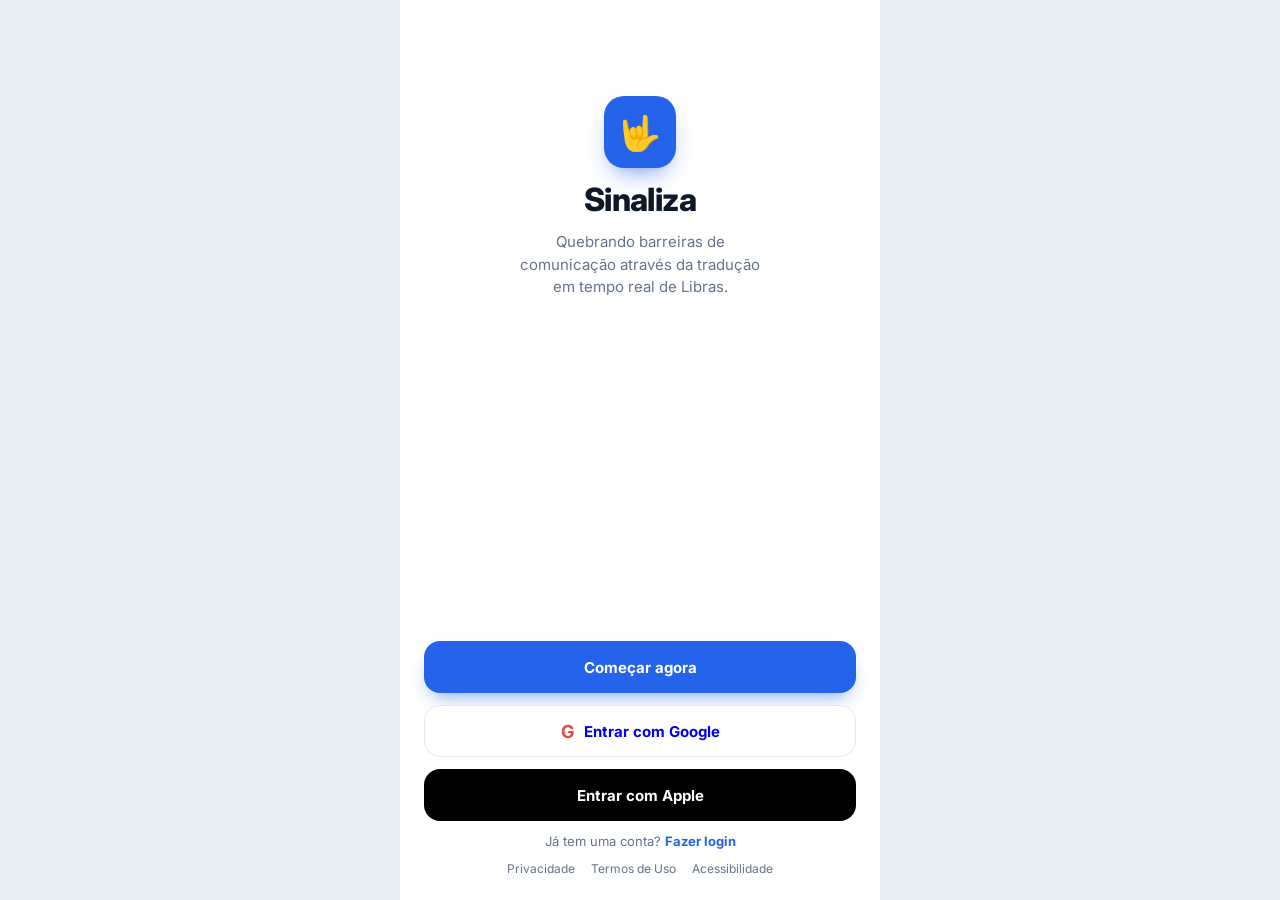
==== frontend/index.html @ 5b76fa1f "first commit" ====
<!DOCTYPE html>
<html lang="pt-BR"><head><meta charset="utf-8"><meta name="viewport" content="width=device-width,initial-scale=1,viewport-fit=cover"><meta name="theme-color" content="#2563eb"><title>Sinaliza — Boas-vindas</title>
<link rel="preconnect" href="https://fonts.googleapis.com"><link href="https://fonts.googleapis.com/css2?family=Inter:wght@400;500;600;700;800&display=swap" rel="stylesheet"><link rel="stylesheet" href="css/style.css"></head>
<body data-page="index">
<main class="app main welcome">
<div class="hero"><div class="logo">🤟</div><h1>Sinaliza</h1><p>Quebrando barreiras de comunicação através da tradução em tempo real de Libras.</p></div>
<div class="stack">
<button class="btn pri" data-login>Começar agora</button>
<a class="btn out" href="google.html"><b class="g">G</b>Entrar com Google</a>
<a class="btn blk" href="apple.html">Entrar com Apple</a>
<p class="sm mute c">Já tem uma conta? <a class="link" href="login.html">Fazer login</a></p>
<nav class="foot"><a href="#" data-toast="Em breve">Privacidade</a><a href="#" data-toast="Em breve">Termos de Uso</a><a href="#" data-toast="Em breve">Acessibilidade</a></nav></div>
</main><div id="toast" role="status"></div><script src="js/dom.js"></script><script src="js/icons.js"></script><script src="js/storage.js"></script><script src="js/api.js"></script><script src="js/session.js"></script><script src="js/history.js"></script><script src="js/nav.js"></script><script src="js/recognizer.js"></script><script src="js/avatar.js"></script><script src="js/pages.js"></script><script src="js/app.js"></script></body></html>
---- frontend/css/style.css ----
:root{--blue:#2563eb;--ink:#0f172a;--mute:#64748b;--line:#e2e8f0;--soft:#f8fafc;--tint:#dbeafe;--amber:#f59e0b;--red:#ef4444;--green:#22c55e}
*{box-sizing:border-box}html,body{margin:0;min-height:100%}
body{font-family:Inter,system-ui,sans-serif;color:var(--ink);background:#e8ecf3;-webkit-font-smoothing:antialiased}
button,input{font:inherit;color:inherit}button{border:0;background:none;cursor:pointer;padding:0}
:focus-visible{outline:2px solid var(--blue);outline-offset:2px}[hidden]{display:none!important}
p{margin:0}h1{font-size:32px;font-weight:800;margin:0;letter-spacing:-.02em}h2{font-size:26px;font-weight:800;margin:0;letter-spacing:-.02em}
.app{max-width:480px;height:100dvh;margin:0 auto;background:#fff;display:flex;flex-direction:column;position:relative;overflow:hidden;padding-top:env(safe-area-inset-top)}
.main{flex:1;padding:20px;display:flex;flex-direction:column;overflow-y:auto;gap:12px}
.ic{display:inline-grid;place-items:center;width:22px;height:22px;flex:none}.ic svg{width:100%;height:100%}
.mute{color:var(--mute)}.sm{font-size:13px}.c{text-align:center}
/* botões */
.btn{height:52px;border-radius:16px;font-weight:700;font-size:15px;display:flex;align-items:center;justify-content:center;gap:10px;text-decoration:none;width:100%}
.pri{background:var(--blue);color:#fff;box-shadow:0 10px 20px -8px rgba(37,99,235,.6)}
.out{background:#fff;border:1px solid var(--line)}.blk{background:#000;color:#fff}.g{color:var(--red);font-size:18px}
.link{color:var(--blue);font-weight:700;text-decoration:none}
.back{width:40px;height:40px;border-radius:50%;background:var(--soft);display:grid;place-items:center;color:var(--ink)}
/* boas-vindas */
.welcome{justify-content:space-between;padding:56px 24px 24px}
.hero{display:flex;flex-direction:column;align-items:center;text-align:center;gap:12px;margin-top:40px}
.hero p{max-width:260px;line-height:1.5;color:var(--mute);font-size:15px}
.logo{width:72px;height:72px;border-radius:20px;background:var(--blue);display:grid;place-items:center;font-size:34px;box-shadow:0 12px 24px -10px rgba(37,99,235,.7)}
.logo.s{width:32px;height:32px;border-radius:9px;font-size:16px;box-shadow:none}
.stack{display:flex;flex-direction:column;gap:12px}
.foot{display:flex;justify-content:center;gap:16px;font-size:12px;color:var(--mute)}.foot a{color:inherit;text-decoration:none}
/* login */
.form h2{margin:24px 0 0}.lbl{display:flex;justify-content:space-between;font-size:12px;font-weight:700;color:var(--mute);letter-spacing:.06em;margin-top:12px}
.inp{display:flex;align-items:center;gap:10px;height:52px;border:1px solid var(--line);border-radius:16px;padding:0 14px;color:var(--mute)}
.inp:focus-within{border-color:var(--blue)}.inp input{flex:1;border:0;outline:0;background:none;min-width:0;color:var(--ink)}
.err{color:var(--red);font-size:13px;min-height:1.2em}
/* google */
.scrim{max-width:none;min-height:100dvh;display:grid;place-items:center;padding:20px;background:#9ca3af}
.gcard{background:#fff;border-radius:28px;padding:28px;width:100%;max-width:380px;display:flex;flex-direction:column;gap:12px;box-shadow:0 30px 60px -20px rgba(0,0,0,.4)}
.gcirc{width:56px;height:56px;border-radius:50%;background:var(--soft);display:grid;place-items:center;margin:0 auto;color:var(--red);font-weight:800;font-size:24px}
.acc{display:flex;align-items:center;gap:12px;padding:12px;border:2px solid var(--line);border-radius:16px;font-weight:700;font-size:14px;width:100%;text-align:left}
.acc small{display:block;color:var(--mute);font-weight:500;font-size:12px}.acc.on{border-color:var(--tint);background:var(--soft)}
.ava{width:40px;height:40px;border-radius:50%;background:linear-gradient(135deg,#f472b6,#f59e0b 55%,#2563eb);display:grid;place-items:center;color:#fff;font-size:13px;font-weight:800;flex:none}
.chk{margin-left:auto;width:20px;height:20px;border-radius:50%;background:var(--blue);color:#fff;display:grid;place-items:center}.chk .ic{width:12px;height:12px}
/* permissão */
.perm{padding:20px 24px;text-align:center;align-items:center}
.steps{display:flex;gap:6px;width:100%}.steps i{flex:1;height:4px;border-radius:2px;background:var(--tint)}.steps i:first-child{background:var(--blue)}
.camc{width:112px;height:112px;border-radius:50%;background:#eff6ff;display:grid;place-items:center;color:var(--blue);margin:56px 0 12px;position:relative}.camc .ic{width:44px;height:44px}
.camc b{position:absolute;right:2px;bottom:8px;width:30px;height:30px;border-radius:50%;background:var(--amber);color:#fff;display:grid;place-items:center}
.perm p{color:var(--mute);line-height:1.6;font-size:14px}
.dlg{width:100%;text-align:left;background:#fff;border-radius:20px;padding:16px;box-shadow:0 8px 30px -8px rgba(15,23,42,.25);margin-top:auto}
.dlg .row{display:flex;gap:12px;font-size:12px;color:var(--mute)}.dlg b{display:block;color:var(--ink);font-size:14px}
.dlg .btns{display:flex;gap:10px;margin-top:14px}.dlg .btn{height:44px;font-size:14px}.dlg .out{background:var(--soft);border:0;color:var(--mute)}
.skip{font-size:13px;font-weight:700;letter-spacing:.06em;color:var(--blue);margin:16px 0 24px;text-decoration:none}
/* tradutor */
.top{display:flex;align-items:center;gap:10px;padding:12px 16px;border-bottom:1px solid var(--line)}.top b{font-size:17px;flex:1}
.top .ava{width:34px;height:34px;font-size:11px}.top button{color:var(--mute)}
.main.tr{padding:12px;gap:12px}.main.flip{flex-direction:column-reverse}
.card{position:relative;border-radius:24px;overflow:hidden;flex:1;min-height:210px;color:#fff;background:linear-gradient(160deg,#475569,#1e293b)}
.card video{position:absolute;inset:0;width:100%;height:100%;object-fit:cover;transform:scaleX(-1)}
.chip{position:absolute;top:12px;left:12px;z-index:2;font-size:10px;font-weight:700;letter-spacing:.06em;padding:5px 10px;border-radius:99px;background:var(--red)}.chip.b{background:var(--blue)}
.hands{position:absolute;inset:0;display:grid;place-items:center;font-size:72px;opacity:.85}
.trans{position:absolute;left:12px;right:12px;bottom:12px;z-index:2;background:rgba(255,255,255,.95);color:var(--ink);border-radius:16px;padding:10px 14px;border-left:3px solid var(--blue);font-size:14px;font-weight:700;line-height:1.35}
.trans small{display:block;color:var(--mute);font-size:10px;letter-spacing:.06em;margin-bottom:2px}
.dark{background:linear-gradient(160deg,#1e293b,#0f172a)}
.face3d{position:absolute;top:8px;left:8px;right:8px;bottom:60px}
.face3d canvas{width:100%!important;height:100%!important;display:block}
.out-t{position:absolute;left:12px;right:12px;bottom:56px;text-align:center;font-size:13px;color:#cbd5e1;max-height:40px;overflow:hidden}
.play{position:absolute;left:50%;bottom:12px;transform:translateX(-50%);background:var(--blue);color:#fff;font-size:11px;font-weight:800;letter-spacing:.06em;border-radius:99px;padding:9px 16px;display:flex;gap:6px;align-items:center;white-space:nowrap}.play .ic{width:12px;height:12px}
.bar{display:flex;align-items:center;gap:8px;padding:8px 12px;border-top:1px solid var(--line)}
.mic{width:42px;height:42px;border-radius:50%;background:var(--soft);display:grid;place-items:center;color:var(--mute)}.mic.on{background:var(--red);color:#fff}
.txt{flex:1;height:44px;border-radius:99px;background:var(--soft);display:flex;align-items:center;padding:0 6px 0 16px}
.txt input{flex:1;border:0;outline:0;background:none;min-width:0;font-size:14px}
.send{width:32px;height:32px;border-radius:50%;background:var(--blue);color:#fff;display:grid;place-items:center}.send .ic{width:15px;height:15px}
.swap{width:44px;height:44px;border-radius:50%;background:var(--amber);color:#fff;display:grid;place-items:center;box-shadow:0 6px 14px -4px rgba(245,158,11,.7)}
/* abas */
.tabs{display:flex;justify-content:space-around;padding:10px 6px calc(10px + env(safe-area-inset-bottom));background:#fff;border-top:1px solid var(--line);position:relative}
.tab{display:flex;flex-direction:column;align-items:center;gap:3px;font-size:11px;font-weight:600;color:var(--mute);text-decoration:none;width:72px}.tab.on{color:var(--blue)}
.tab:nth-child(3){margin-right:34px}.tab:nth-child(4){margin-left:34px}
.fab{position:absolute;left:50%;top:-24px;transform:translateX(-50%);width:52px;height:52px;border-radius:50%;background:var(--blue);color:#fff;display:grid;place-items:center;border:4px solid #fff;box-shadow:0 8px 18px -4px rgba(37,99,235,.6)}
/* histórico */
.hd{display:flex;justify-content:space-between;align-items:center}.hd button{color:var(--mute)}
.search{display:flex;align-items:center;gap:10px;height:46px;border-radius:14px;background:var(--soft);padding:0 14px;color:var(--mute)}
.search input{flex:1;border:0;outline:0;background:none;font-size:14px;color:var(--ink)}
.pills{display:flex;gap:8px;overflow-x:auto;flex:none;padding-bottom:2px}
.pill{white-space:nowrap;font-size:13px;font-weight:600;padding:8px 16px;border-radius:99px;border:1px solid var(--line);color:var(--mute)}.pill.on{background:var(--blue);border-color:var(--blue);color:#fff}
.day{font-size:11px;letter-spacing:.1em;color:var(--mute);font-weight:700;margin-top:8px}
.item{display:flex;gap:12px;background:var(--soft);border-radius:18px;padding:14px}
.item .ic-b{width:38px;height:38px;border-radius:12px;background:var(--tint);color:var(--blue);display:grid;place-items:center;flex:none}
.item small{display:flex;justify-content:space-between;font-size:10px;font-weight:700;color:var(--blue);letter-spacing:.06em}.item small em{font-style:normal;color:var(--mute);font-weight:500}
.item p{margin-top:4px;font-size:14px;font-weight:600;line-height:1.4}.item .star{color:#cbd5e1;align-self:flex-start}.item .star.on{color:var(--amber)}.item .star.on svg{fill:currentColor}
.empty{text-align:center;color:var(--mute);margin-top:60px;font-size:14px}
/* perfil */
.phead{height:150px;background:linear-gradient(#2563eb,#1d4ed8);display:flex;justify-content:space-between;padding:16px;flex:none}.phead .back{background:rgba(255,255,255,.2);color:#fff}
.pad{padding:0 16px 16px;overflow-y:auto;flex:1;display:flex;flex-direction:column;gap:12px}
.pcard{background:#fff;border-radius:24px;margin-top:-70px;padding:0 16px 18px;text-align:center;box-shadow:0 12px 30px -12px rgba(15,23,42,.3);flex:none}
.pcard .ava{width:76px;height:76px;font-size:24px;margin:-38px auto 10px;border:4px solid #fff;position:relative}
.pcard .ava::after{content:"";position:absolute;right:0;bottom:2px;width:16px;height:16px;border-radius:50%;background:var(--green);border:3px solid #fff}
.pcard h2{font-size:20px}.stats{display:flex;justify-content:space-around;margin-top:16px;border-top:1px solid var(--line);padding-top:14px}
.stats b{display:block;font-size:20px}.stats span{font-size:10px;color:var(--mute);letter-spacing:.06em}
.sec{display:flex;justify-content:space-between;font-size:12px;font-weight:800;letter-spacing:.06em;margin-top:8px}
.com{display:grid;grid-template-columns:1fr 1fr;gap:12px}
.com button{background:#fff;border:1px solid var(--line);border-radius:18px;padding:14px;text-align:left;font-weight:700;font-size:14px;display:flex;flex-direction:column;gap:8px}
.com small{color:var(--mute);font-weight:500;font-size:11px}.com .ic-b,.set .ic-b{width:38px;height:38px;border-radius:12px;display:grid;place-items:center;background:#fef3c7;color:#d97706}.com button+button .ic-b{background:var(--tint);color:var(--blue)}
.set{display:flex;align-items:center;gap:12px;background:#fff;border:1px solid var(--line);border-radius:18px;padding:12px 14px;font-weight:700;font-size:14px;text-align:left;width:100%}
.set .ic-b{background:var(--soft);color:var(--mute)}.set small{display:block;color:var(--mute);font-weight:500;font-size:12px}.set>.ic:last-child{margin-left:auto;color:#cbd5e1}
.exit{color:var(--red);font-weight:700;font-size:14px;display:flex;gap:8px;justify-content:center;align-items:center;padding:8px}
#toast{position:fixed;bottom:calc(90px + env(safe-area-inset-bottom));left:50%;transform:translateX(-50%);background:var(--ink);color:#fff;padding:10px 16px;border-radius:99px;font-size:13px;opacity:0;pointer-events:none;transition:opacity .2s;z-index:9}#toast.on{opacity:1}
.sw{appearance:none;margin-left:auto;flex:none;width:44px;height:26px;border-radius:99px;background:#cbd5e1;position:relative;cursor:pointer;transition:background .2s}
.sw::after{content:"";position:absolute;top:3px;left:3px;width:20px;height:20px;border-radius:50%;background:#fff;transition:transform .2s}
.sw:checked{background:var(--green)}.sw:checked::after{transform:translateX(18px)}
@media (prefers-reduced-motion:reduce){.sw,.sw::after{transition:none}}
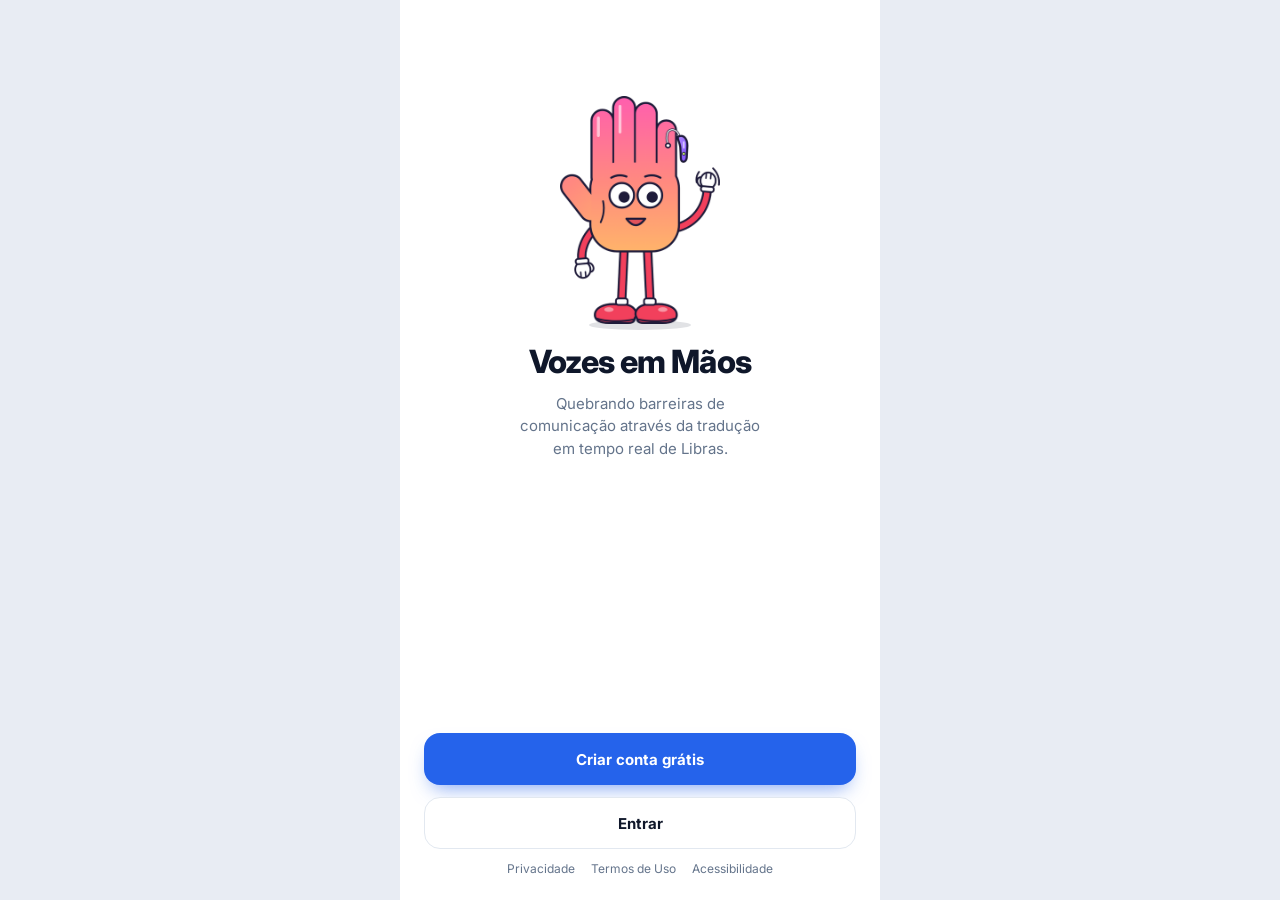
==== commit 19565e2c: "Atualiza projeto: comunidades, perfil, gravação de sinais, PWA e novo modelo - Backend: rotas de com" ====
--- a/frontend/index.html
+++ b/frontend/index.html
@@ -1,13 +1,11 @@
 <!DOCTYPE html>
-<html lang="pt-BR"><head><meta charset="utf-8"><meta name="viewport" content="width=device-width,initial-scale=1,viewport-fit=cover"><meta name="theme-color" content="#2563eb"><title>Sinaliza — Boas-vindas</title>
+<html lang="pt-BR"><head><meta charset="utf-8"><meta name="viewport" content="width=device-width,initial-scale=1,viewport-fit=cover"><meta name="theme-color" content="#2563eb"><link rel="manifest" href="manifest.json"><meta name="mobile-web-app-capable" content="yes"><meta name="apple-mobile-web-app-capable" content="yes"><meta name="apple-mobile-web-app-title" content="Vozes em Mãos"><title>Vozes em Mãos — Boas-vindas</title><link rel="icon" type="image/png" href="img/icone-192.png"><link rel="apple-touch-icon" href="img/icone-apple.png">
 <link rel="preconnect" href="https://fonts.googleapis.com"><link href="https://fonts.googleapis.com/css2?family=Inter:wght@400;500;600;700;800&display=swap" rel="stylesheet"><link rel="stylesheet" href="css/style.css"></head>
 <body data-page="index">
 <main class="app main welcome">
-<div class="hero"><div class="logo">🤟</div><h1>Sinaliza</h1><p>Quebrando barreiras de comunicação através da tradução em tempo real de Libras.</p></div>
+<div class="hero"><div class="mascote"><img src="img/mascote.png" width="360" height="512" alt="Mascote do Vozes em Mãos: uma mão sorridente, com aparelho auditivo, acenando"></div><h1>Vozes em Mãos</h1><p>Quebrando barreiras de comunicação através da tradução em tempo real de Libras.</p></div>
 <div class="stack">
-<button class="btn pri" data-login>Começar agora</button>
-<a class="btn out" href="google.html"><b class="g">G</b>Entrar com Google</a>
-<a class="btn blk" href="apple.html">Entrar com Apple</a>
-<p class="sm mute c">Já tem uma conta? <a class="link" href="login.html">Fazer login</a></p>
+<a class="btn pri" href="login.html#criar">Criar conta grátis</a>
+<a class="btn out" href="login.html">Entrar</a>
 <nav class="foot"><a href="#" data-toast="Em breve">Privacidade</a><a href="#" data-toast="Em breve">Termos de Uso</a><a href="#" data-toast="Em breve">Acessibilidade</a></nav></div>
-</main><div id="toast" role="status"></div><script src="js/dom.js"></script><script src="js/icons.js"></script><script src="js/storage.js"></script><script src="js/api.js"></script><script src="js/session.js"></script><script src="js/history.js"></script><script src="js/nav.js"></script><script src="js/recognizer.js"></script><script src="js/avatar.js"></script><script src="js/pages.js"></script><script src="js/app.js"></script></body></html>
+</main><div id="toast" role="status"></div><script src="js/dom.js"></script><script src="js/icons.js"></script><script src="js/storage.js"></script><script src="js/preferencias.js"></script><script src="js/api.js"></script><script src="js/session.js"></script><script src="js/history.js"></script><script src="js/nav.js"></script><script src="js/pages.js"></script><script src="js/app.js"></script></body></html>
--- a/frontend/css/style.css
+++ b/frontend/css/style.css
@@ -19,7 +19,19 @@
 .hero{display:flex;flex-direction:column;align-items:center;text-align:center;gap:12px;margin-top:40px}
 .hero p{max-width:260px;line-height:1.5;color:var(--mute);font-size:15px}
 .logo{width:72px;height:72px;border-radius:20px;background:var(--blue);display:grid;place-items:center;font-size:34px;box-shadow:0 12px 24px -10px rgba(37,99,235,.7)}
-.logo.s{width:32px;height:32px;border-radius:9px;font-size:16px;box-shadow:none}
+.logo.s{width:32px;height:32px;border-radius:9px;font-size:16px;box-shadow:none;background:#fff1dd;overflow:hidden}
+.logo.s img{width:100%;height:100%;object-fit:contain}
+/* Mascote da tela inicial: entra pulando, depois flutua e balança como se acenasse.
+   A sombra embaixo encolhe quando ele sobe. Tocar nele faz um aceno rápido. */
+.mascote{position:relative;width:min(160px,20dvh);margin-bottom:6px;animation:mascote-entra .7s cubic-bezier(.34,1.56,.64,1) both}
+.mascote img{display:block;width:100%;height:auto;transform-origin:50% 100%;animation:mascote-flutua 3.2s ease-in-out .7s infinite;cursor:pointer;-webkit-tap-highlight-color:transparent;user-select:none}
+.mascote::after{content:"";position:absolute;left:18%;right:18%;bottom:-6px;height:10px;border-radius:50%;background:rgba(15,23,42,.12);animation:mascote-sombra 3.2s ease-in-out .7s infinite;z-index:-1}
+.mascote:active img{animation:mascote-aceno .5s ease-in-out}
+@keyframes mascote-entra{0%{opacity:0;transform:translateY(30px) scale(.6)}100%{opacity:1;transform:none}}
+@keyframes mascote-flutua{0%,100%{transform:translateY(0) rotate(0)}25%{transform:translateY(-7px) rotate(-3deg)}50%{transform:translateY(-10px) rotate(0)}75%{transform:translateY(-7px) rotate(3deg)}}
+@keyframes mascote-sombra{0%,100%{transform:scaleX(1);opacity:1}50%{transform:scaleX(.8);opacity:.6}}
+@keyframes mascote-aceno{0%,100%{transform:rotate(0)}20%{transform:rotate(-10deg)}40%{transform:rotate(9deg)}60%{transform:rotate(-7deg)}80%{transform:rotate(5deg)}}
+@media (prefers-reduced-motion:reduce){.mascote,.mascote img,.mascote::after{animation:none}}
 .stack{display:flex;flex-direction:column;gap:12px}
 .foot{display:flex;justify-content:center;gap:16px;font-size:12px;color:var(--mute)}.foot a{color:inherit;text-decoration:none}
 /* login */
@@ -51,10 +63,31 @@
 .main.tr{padding:12px;gap:12px}.main.flip{flex-direction:column-reverse}
 .card{position:relative;border-radius:24px;overflow:hidden;flex:1;min-height:210px;color:#fff;background:linear-gradient(160deg,#475569,#1e293b)}
 .card video{position:absolute;inset:0;width:100%;height:100%;object-fit:cover;transform:scaleX(-1)}
+.hand-overlay{position:absolute;inset:0;width:100%;height:100%;transform:scaleX(-1);pointer-events:none}
 .chip{position:absolute;top:12px;left:12px;z-index:2;font-size:10px;font-weight:700;letter-spacing:.06em;padding:5px 10px;border-radius:99px;background:var(--red)}.chip.b{background:var(--blue)}
 .hands{position:absolute;inset:0;display:grid;place-items:center;font-size:72px;opacity:.85}
 .trans{position:absolute;left:12px;right:12px;bottom:12px;z-index:2;background:rgba(255,255,255,.95);color:var(--ink);border-radius:16px;padding:10px 14px;border-left:3px solid var(--blue);font-size:14px;font-weight:700;line-height:1.35}
 .trans small{display:block;color:var(--mute);font-size:10px;letter-spacing:.06em;margin-bottom:2px}
+.phrase{margin-top:8px;padding-top:8px;border-top:1px solid var(--line)}
+.phrase p{margin:0 0 6px;font-size:16px;font-weight:800;color:var(--blue)}
+.phrase-act{display:flex;gap:8px}
+.phrase-act button{font-size:12px;font-weight:700;padding:6px 12px;border-radius:99px;background:var(--tint);color:var(--blue)}
+.phrase-act button+button{background:var(--soft);color:var(--mute)}
+.known{margin-top:6px;font-size:11px;font-weight:500;color:var(--mute)}
+.known summary{cursor:pointer;font-weight:700}.known p{margin:4px 0 0;line-height:1.4}
+.libras{display:flex;flex-direction:column;gap:8px;padding:44px 12px 12px}
+.libras-stage{flex:1;min-height:0;border-radius:16px;display:grid;place-items:center;background:rgba(255,255,255,.04);text-align:center}
+.libras-hint{color:#94a3b8;font-size:14px;line-height:1.5;max-width:260px;margin:0;padding:0 12px}
+.libras-foot{display:flex;align-items:center;gap:10px;min-height:36px}
+.libras-text{margin:0;flex:1;font-size:15px;font-weight:700;line-height:1.3;color:#e2e8f0;overflow:hidden;text-overflow:ellipsis;white-space:nowrap}
+.libras .play{position:static;transform:none;flex:none}
+/* botão flutuante do VLibras: o avatar abre direto no nosso card (ver js/vlibras.js) */
+#vlibras-access{display:none!important}
+/* Com o avatar aberto, o VLibras sublinha qualquer texto sob o mouse e troca o
+   cursor (modo "clique pra traduzir"). No nosso app isso só confunde. Os :not(#...)
+   só aumentam a prioridade da regra pra vencer a do VLibras. */
+html body #app .vlibras--hover:not(#vw-a):not(#vw-b),
+html body #app .vlibras--active:not(#vw-a):not(#vw-b){text-decoration:none!important;cursor:inherit!important}
 .dark{background:linear-gradient(160deg,#1e293b,#0f172a)}
 .face3d{position:absolute;top:8px;left:8px;right:8px;bottom:60px}
 .face3d canvas{width:100%!important;height:100%!important;display:block}
@@ -103,3 +136,66 @@
 .sw::after{content:"";position:absolute;top:3px;left:3px;width:20px;height:20px;border-radius:50%;background:#fff;transition:transform .2s}
 .sw:checked{background:var(--green)}.sw:checked::after{transform:translateX(18px)}
 @media (prefers-reduced-motion:reduce){.sw,.sw::after{transition:none}}
+
+/* ---- Gravar sinais (gravar.html) ---- */
+.rec{gap:12px;overflow-y:auto}
+.rec-form{display:flex;gap:8px;flex-wrap:wrap}
+.rec-field{flex:1 1 140px;display:flex;flex-direction:column;gap:4px}
+.rec-field small{font-size:10px;font-weight:700;letter-spacing:.06em;color:var(--mute)}
+.rec-field input,.rec-field select{height:44px;border:1px solid var(--line);border-radius:12px;padding:0 12px;font:inherit;background:#fff;color:var(--ink)}
+.rec-reps{flex:0 0 110px}
+.rec-cam{flex:none;aspect-ratio:4/3;min-height:0}
+.rec-cam video{transform:scaleX(-1)}
+.rec-count{position:absolute;top:12px;right:12px;z-index:2;background:rgba(15,23,42,.75);color:#fff;font-weight:800;font-size:22px;padding:6px 14px;border-radius:14px}
+.rec-count.ok{animation:recok .6s}
+@keyframes recok{0%{background:var(--green);transform:scale(1.15)}100%{background:rgba(15,23,42,.75);transform:scale(1)}}
+.rec-actions{display:flex;gap:8px;flex-wrap:wrap}.rec-actions .btn{flex:1 1 140px;height:46px;font-size:14px}
+.rec-actions .btn:disabled{opacity:.45}
+.rec-help{font-size:13px;color:var(--mute);line-height:1.5}.rec-help summary{font-weight:700;cursor:pointer;color:var(--ink)}
+.rec-help ul{margin:6px 0 0;padding-left:18px}
+
+.rec-ref{border:1px solid var(--line);border-radius:16px;padding:10px 12px;font-size:13px}
+.rec-ref summary{font-weight:700;cursor:pointer}
+.rec-ref[open]{display:flex;flex-direction:column;gap:8px}
+.rec-ref-stage{height:240px;border-radius:12px;background:var(--soft);margin-top:8px}
+.rec-ref .btn{height:42px;font-size:14px}.rec-ref p{margin:0}
+.rec-framing{position:absolute;top:12px;left:12px;z-index:2;font-size:12px;font-weight:700;padding:6px 10px;border-radius:99px;color:#fff}
+.rec-framing.ok{background:var(--green)}.rec-framing.bad{background:var(--red)}
+
+/* ===== Acessibilidade (Perfil > Acessibilidade, aplicado por js/preferencias.js) ===== */
+/* Tamanho do texto: amplia a tela inteira do app mantendo a altura da janela */
+html[data-texto="grande"] .app{zoom:1.12;height:calc(100dvh / 1.12)}
+html[data-texto="maior"] .app{zoom:1.25;height:calc(100dvh / 1.25)}
+/* Alto contraste */
+html[data-alto-contraste]{--ink:#000;--mute:#1f2937;--line:#111827;--soft:#fff;--blue:#1d4ed8}
+html[data-alto-contraste] body{background:#000}
+html[data-alto-contraste] .app{color:#000}
+html[data-alto-contraste] .set,html[data-alto-contraste] .com button,html[data-alto-contraste] .pf-com-card,html[data-alto-contraste] .item,html[data-alto-contraste] .tabs{border:2px solid #000!important}
+html[data-alto-contraste] a,html[data-alto-contraste] .link{text-decoration:underline}
+html[data-alto-contraste] :focus-visible{outline:3px solid #f59e0b!important;outline-offset:2px}
+html[data-alto-contraste] small,html[data-alto-contraste] .mute{color:#111827!important}
+/* Reduzir animações */
+html[data-reduzir-animacoes] *,html[data-reduzir-animacoes] *::before,html[data-reduzir-animacoes] *::after{animation-duration:.01ms!important;animation-iteration-count:1!important;transition-duration:.01ms!important;scroll-behavior:auto!important}
+/* Foto do usuário dentro do círculo de avatar (Tradutor e demais telas) */
+.ava{overflow:hidden}
+.ava .ava-img{width:100%;height:100%;object-fit:cover;display:block;border-radius:50%}
+.btn.out{color:var(--ink)}
+
+/* ---- Tradutor: caixa de transcrição compacta (não cobre o vídeo) ---- */
+.trans.trans-sm{left:10px;right:10px;bottom:10px;padding:6px 10px;border-radius:12px;font-size:13px;line-height:1.3;
+  background:rgba(255,255,255,.88);-webkit-backdrop-filter:blur(6px);backdrop-filter:blur(6px)}
+.trans-sm .phrase{margin-top:4px;padding-top:4px}
+.trans-sm .phrase p{font-size:14px;margin:0 0 4px}
+.trans-sm .phrase-act button{padding:4px 10px;font-size:11px}
+/* "Sinais que reconheço" virou um botãozinho no canto de cima do vídeo */
+.known-chip{position:absolute;top:12px;right:12px;z-index:3;margin:0;max-width:calc(100% - 24px);font-size:11px;color:var(--ink)}
+.known-chip summary{list-style:none;cursor:pointer;font-weight:700;font-size:10px;letter-spacing:.06em;text-transform:uppercase;
+  padding:5px 10px;border-radius:99px;background:rgba(15,23,42,.6);color:#fff;text-align:right;width:max-content;margin-left:auto}
+.known-chip summary::-webkit-details-marker{display:none}
+.known-chip[open] p{margin:6px 0 0;padding:8px 10px;border-radius:10px;background:rgba(255,255,255,.95);line-height:1.4;max-width:260px}
+
+.rec-import{border:1px solid var(--line);border-radius:16px;padding:10px 12px;font-size:13px;color:var(--ink)}
+.rec-import summary{font-weight:700;cursor:pointer}
+.rec-import ol{margin:8px 0;padding-left:18px;line-height:1.5;color:var(--mute)}
+.rec-file{height:44px;font-size:14px;cursor:pointer;margin:6px 0}
+.rec-import p{margin:4px 0 0}
